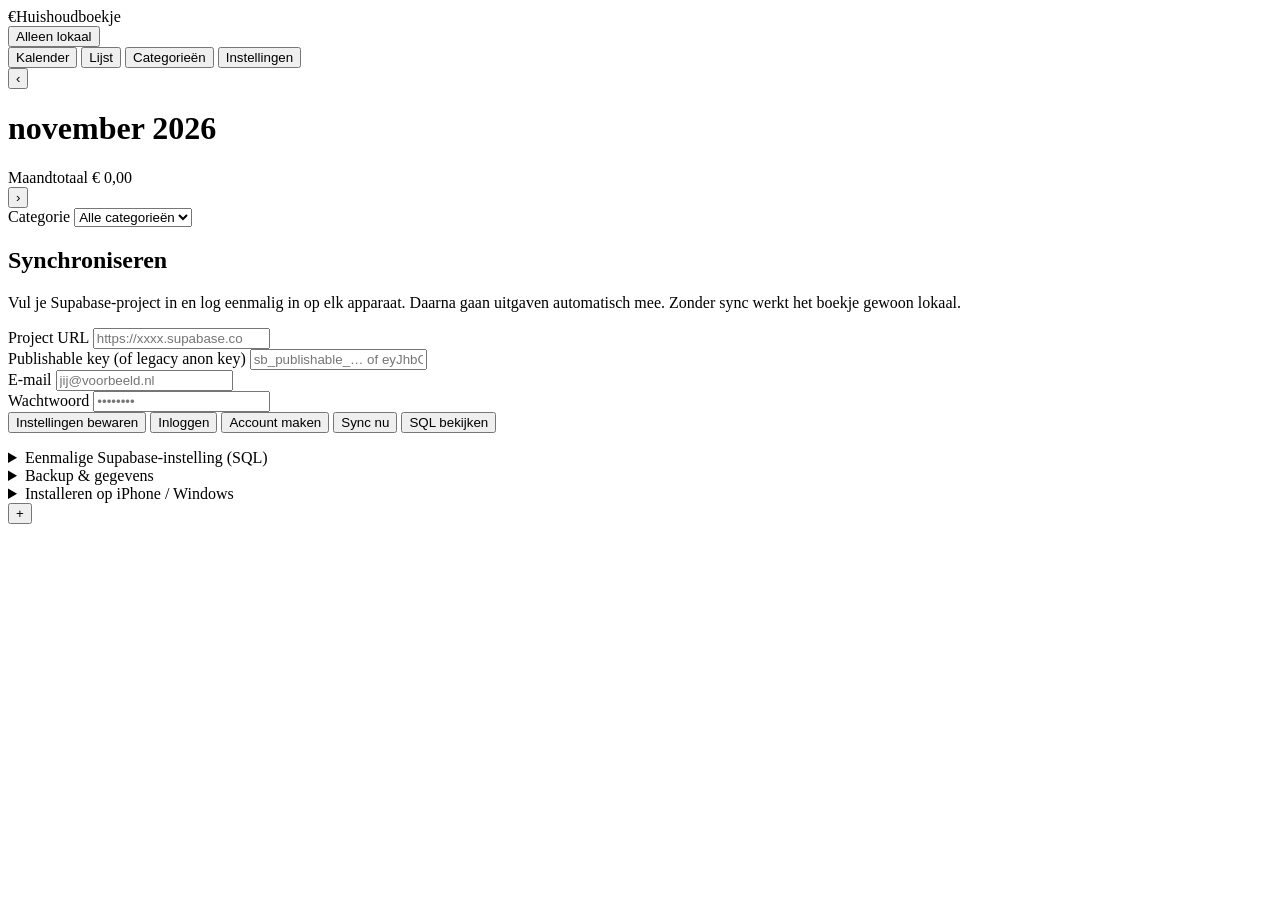
==== huishoudboekje/index.html @ c93a355c "Add huishoudboekje index.html" ====
<!doctype html>
<html lang="nl">
<head>
  <meta charset="utf-8">
  <meta name="apple-mobile-web-app-capable" content="yes">
  <meta name="apple-mobile-web-app-status-bar-style" content="default">
  <meta name="apple-mobile-web-app-title" content="Boekje">
  <meta name="viewport" content="width=device-width, initial-scale=1, viewport-fit=cover">
  <meta name="theme-color" content="#2f4a3c">
  <meta name="description" content="Uitgaven bijhouden met week-, maand- en categorietotalen. Automatisch sync tussen iPhone en Windows.">
  <title>Huishoudboekje</title>
  <link rel="manifest" href="./manifest.json">
  <link rel="apple-touch-icon" href="./icons/apple-touch-icon.png">
  <link rel="icon" type="image/png" sizes="192x192" href="./icons/icon-192.png">
  <link rel="stylesheet" href="./styles.css?v=4">
</head>
<body>
  <div class="app">
    <header class="topbar">
      <div class="brand"><span class="brand-mark">€</span><span>Huishoudboekje</span></div>
      <button class="sync-pill" id="sync-pill" type="button" title="Nu synchroniseren">
        <span class="dot" id="sync-dot"></span><span id="sync-text">Alleen lokaal</span>
      </button>
    </header>

    <nav class="tabs" id="tabs" aria-label="Weergaven">
      <button type="button" data-view="calendar" class="active">Kalender</button>
      <button type="button" data-view="list">Lijst</button>
      <button type="button" data-view="categories">Categorieën</button>
      <button type="button" data-view="settings">Instellingen</button>
    </nav>

    <div class="month-bar" id="month-bar">
      <button class="nav-btn" id="month-prev" type="button" aria-label="Vorige maand">‹</button>
      <div class="month-title">
        <h1 id="month-title">november 2026</h1>
        <span id="month-sub">Maandtotaal € 0,00</span>
      </div>
      <button class="nav-btn" id="month-next" type="button" aria-label="Volgende maand">›</button>
    </div>

    <main>
      <section class="view active" id="view-calendar" aria-label="Maandkalender">
        <div class="calendar" id="calendar"></div>
        <div class="summary-strip" id="summary-strip"></div>
      </section>

      <section class="view" id="view-list" aria-label="Alle uitgaven">
        <div class="list-tools">
          <label for="filter-category">Categorie</label>
          <select id="filter-category"><option value="all">Alle categorieën</option></select>
        </div>
        <div id="expense-list" class="expense-list"></div>
      </section>

      <section class="view" id="view-categories" aria-label="Totalen per categorie">
        <div id="category-bars" class="category-bars"></div>
      </section>

      <section class="view" id="view-settings" aria-label="Instellingen">
        <div class="settings">
          <h2>Synchroniseren</h2>
          <p class="hint">Vul je Supabase-project in en log eenmalig in op elk apparaat. Daarna gaan uitgaven automatisch mee. Zonder sync werkt het boekje gewoon lokaal.</p>

          <div class="form-row">
            <label for="cfg-url">Project URL</label>
            <input id="cfg-url" type="url" autocomplete="off" autocapitalize="off" autocorrect="off" spellcheck="false" placeholder="https://xxxx.supabase.co">
          </div>
          <div class="form-row">
            <label for="cfg-key">Publishable key (of legacy anon key)</label>
            <input id="cfg-key" type="password" autocomplete="off" autocapitalize="off" autocorrect="off" spellcheck="false" placeholder="sb_publishable_… of eyJhbGciOi…">
          </div>
          <div class="form-row-pair">
            <div class="form-row">
              <label for="cfg-email">E-mail</label>
              <input id="cfg-email" type="email" autocomplete="email" autocapitalize="off" autocorrect="off" spellcheck="false" placeholder="jij@voorbeeld.nl">
            </div>
            <div class="form-row">
              <label for="cfg-password">Wachtwoord</label>
              <input id="cfg-password" type="password" autocomplete="current-password" placeholder="••••••••">
            </div>
          </div>

          <div class="btn-row">
            <button class="primary-btn" id="btn-save-settings" type="button">Instellingen bewaren</button>
            <button class="secondary-btn" id="btn-signin" type="button">Inloggen</button>
            <button class="secondary-btn" id="btn-signup" type="button">Account maken</button>
            <button class="secondary-btn" id="btn-sync-now" type="button">Sync nu</button>
            <button class="secondary-btn" id="btn-show-sql" type="button">SQL bekijken</button>
          </div>
          <p class="status-line" id="auth-status" role="status"></p>

          <details class="settings-details">
            <summary>Eenmalige Supabase-instelling (SQL)</summary>
            <p class="hint">Plak dit in de SQL Editor van je Supabase-project en klik op <strong>Run</strong>. Daarna pas loggen maar.</p>
            <pre id="sql-snippet"></pre>
            <button class="secondary-btn" id="btn-copy-sql" type="button">Kopieer SQL</button>
          </details>

          <details class="settings-details">
            <summary>Backup &amp; gegevens</summary>
            <div class="btn-row">
              <button class="secondary-btn" id="btn-export" type="button">Download backup (JSON)</button>
              <button class="secondary-btn" id="btn-import" type="button">Importeer backup</button>
              <input id="import-file" type="file" accept="application/json,.json" hidden>
            </div>
            <p class="hint" id="data-count"></p>
          </details>

          <details class="settings-details">
            <summary>Installeren op iPhone / Windows</summary>
            <p class="hint">Op de iPhone: open deze pagina in Safari ▸ Deel ▸ <strong>Zet toe aan startscherm</strong>. Op Windows: open de site in Edge of Chrome ▸ <strong>Installeer app</strong>. Zet in beide Supabase URL, key en hetzelfde account, en de synchronisatie doet de rest.</p>
          </details>
        </div>
      </section>
    </main>

    <button class="fab" id="fab" type="button" aria-label="Nieuwe uitgave">+</button>
  </div>

  <div class="overlay" id="entry-overlay" hidden>
    <section class="sheet" role="dialog" aria-modal="true" aria-labelledby="entry-title">
      <header class="sheet-head">
        <h2 id="entry-title">Nieuwe uitgave</h2>
        <button class="close-btn" type="button" data-close="entry-overlay" aria-label="Sluiten">✕</button>
      </header>
      <form id="entry-form" autocomplete="off">
        <div class="amount-wrap">
          <span class="currency">€</span>
          <input id="entry-amount" type="text" inputmode="decimal" enterkeyhint="done" placeholder="0,00" aria-label="Bedrag in euro's" required>
        </div>
        <fieldset class="category-picker">
          <legend>Categorie</legend>
          <div class="chips" id="entry-chips"></div>
        </fieldset>
        <div class="form-row-pair">
          <div class="form-row">
            <label for="entry-date">Datum</label>
            <input id="entry-date" type="date" required>
          </div>
          <div class="form-row">
            <label for="entry-note">Notitie (optioneel)</label>
            <input id="entry-note" type="text" placeholder="bijv. Albert Heijn" maxlength="80">
          </div>
        </div>
        <div class="sheet-actions">
          <button class="danger-btn" id="btn-delete" type="button" hidden>Verwijderen</button>
          <span class="grow"></span>
          <button class="primary-btn" type="submit">Bewaren</button>
        </div>
      </form>
    </section>
  </div>

  <div class="overlay" id="day-overlay" hidden>
    <section class="sheet" role="dialog" aria-modal="true" aria-labelledby="day-title">
      <header class="sheet-head">
        <h2 id="day-title">Dag</h2>
        <button class="close-btn" type="button" data-close="day-overlay" aria-label="Sluiten">✕</button>
      </header>
      <div id="day-entries" class="day-entries"></div>
      <button class="primary-btn wide" id="btn-add-for-day" type="button">+ Uitgave op deze dag</button>
    </section>
  </div>

  <div class="toast" id="toast" role="status" aria-live="polite"></div>
  <script type="module" src="./app.js?v=5"></script>
</body>
</html>
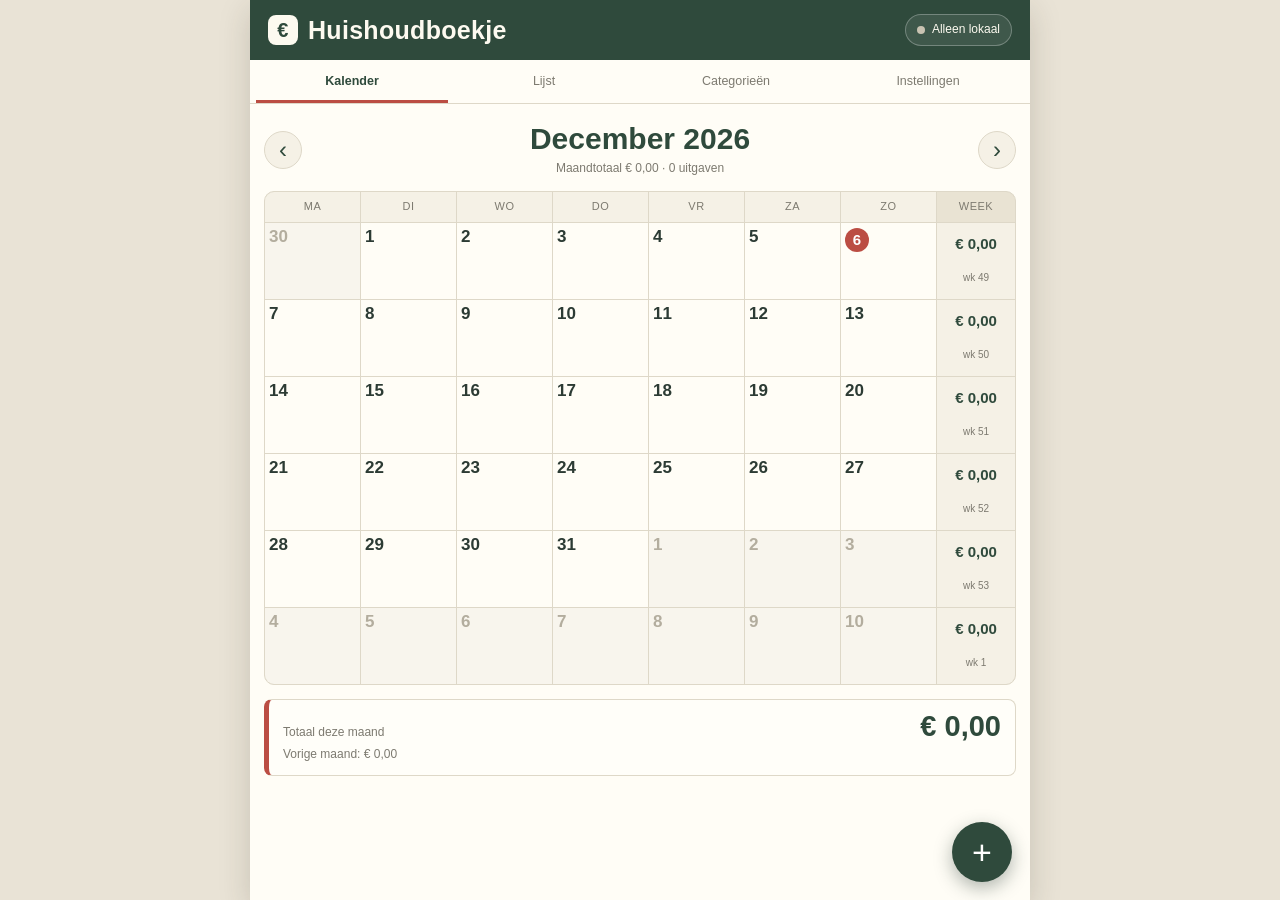
==== commit 63e43af4: "Update huishoudboekje index.html" ====
--- a/huishoudboekje/index.html
+++ b/huishoudboekje/index.html
@@ -164,6 +164,6 @@
   </div>
 
   <div class="toast" id="toast" role="status" aria-live="polite"></div>
-  <script type="module" src="./app.js?v=5"></script>
+  <script type="module" src="./app.js?v=6"></script>
 </body>
 </html>
--- a/huishoudboekje/styles.css
+++ b/huishoudboekje/styles.css
@@ -0,0 +1,514 @@
+:root {
+  --font: -apple-system, BlinkMacSystemFont, 'Segoe UI', Roboto, 'Helvetica Neue', Arial, sans-serif;
+  --paper: #fffdf6;
+  --page: #e9e3d6;
+  --ink: #2c3b34;
+  --muted: #7d7a70;
+  --green: #2f4a3c;
+  --green-dark: #253b30;
+  --red: #bb4d43;
+  --line: #ded8c8;
+  --soft: #f5f1e6;
+  --shadow: 0 10px 30px rgba(48, 42, 30, .18);
+}
+
+* { box-sizing: border-box; }
+
+html, body { margin: 0; padding: 0; }
+
+body {
+  background: var(--page);
+  color: var(--ink);
+  font: 16px/1.45 var(--font);
+  -webkit-font-smoothing: antialiased;
+  -webkit-tap-highlight-color: transparent;
+}
+
+button, input, select { font: inherit; color: inherit; }
+button { cursor: pointer; }
+
+.app {
+  max-width: 780px;
+  min-height: 100vh;
+  margin: 0 auto;
+  background: var(--paper);
+  box-shadow: var(--shadow);
+  padding-bottom: calc(92px + env(safe-area-inset-bottom));
+  position: relative;
+}
+
+/* ---------- Top bar ---------- */
+
+.topbar {
+  background: var(--green);
+  color: #fdfaf0;
+  padding: calc(12px + env(safe-area-inset-top)) 18px 12px;
+  display: flex;
+  align-items: center;
+  justify-content: space-between;
+  gap: 12px;
+}
+
+.brand {
+  display: flex;
+  align-items: center;
+  gap: 10px;
+  font-family: var(--font);
+  font-size: 25px;
+  letter-spacing: .3px;
+}
+
+.brand-mark {
+  width: 30px;
+  height: 30px;
+  border-radius: 8px;
+  background: #fdfaf0;
+  color: var(--green);
+  display: grid;
+  place-items: center;
+  font-size: 20px;
+  font-weight: 700;
+}
+
+.sync-pill {
+  border: 1px solid rgba(255, 255, 255, .28);
+  background: rgba(255, 255, 255, .08);
+  color: #fdfaf0;
+  border-radius: 999px;
+  padding: 6px 11px;
+  font-size: 12px;
+  display: flex;
+  align-items: center;
+  gap: 7px;
+  max-width: 58%;
+}
+
+.sync-pill .dot {
+  width: 8px;
+  height: 8px;
+  border-radius: 50%;
+  background: #c9c3b2;
+  flex: none;
+}
+
+.sync-pill.online .dot { background: #8fd0a2; }
+.sync-pill.busy .dot { background: #e6c477; animation: pulse .8s infinite alternate; }
+.sync-pill.error .dot { background: #e88b80; }
+
+@keyframes pulse { to { opacity: .35; } }
+
+.sync-pill span:last-child {
+  overflow: hidden;
+  text-overflow: ellipsis;
+  white-space: nowrap;
+}
+
+/* ---------- Tabs ---------- */
+
+.tabs {
+  display: flex;
+  position: sticky;
+  top: 0;
+  z-index: 20;
+  background: var(--paper);
+  border-bottom: 1px solid var(--line);
+  padding: 0 6px;
+}
+
+.tabs button {
+  flex: 1;
+  border: 0;
+  background: none;
+  padding: 12px 2px 10px;
+  font-size: 12.5px;
+  color: var(--muted);
+  border-bottom: 3px solid transparent;
+  white-space: nowrap;
+}
+
+.tabs button.active {
+  color: var(--green);
+  border-bottom-color: var(--red);
+  font-weight: 600;
+}
+
+/* ---------- Views / month bar ---------- */
+
+.view { display: none; padding: 0 14px 24px; }
+.view.active { display: block; }
+
+.month-bar {
+  display: flex;
+  align-items: center;
+  gap: 10px;
+  padding: 18px 14px 12px;
+}
+
+.month-title { flex: 1; text-align: center; }
+.month-title h1 {
+  margin: 0;
+  font: 30px/1.1 var(--font);
+  color: var(--green);
+  text-transform: capitalize;
+}
+.month-title span { font-size: 12px; color: var(--muted); }
+
+.nav-btn {
+  width: 38px;
+  height: 38px;
+  border-radius: 50%;
+  border: 1px solid var(--line);
+  background: var(--soft);
+  font-size: 24px;
+  line-height: 1;
+  color: var(--green);
+}
+
+/* ---------- Calendar ---------- */
+
+.calendar {
+  display: grid;
+  grid-template-columns: repeat(7, minmax(0, 1fr)) 78px;
+  gap: 1px;
+  background: var(--line);
+  border: 1px solid var(--line);
+  border-radius: 10px;
+  overflow: hidden;
+}
+
+.dow {
+  background: var(--soft);
+  text-align: center;
+  font-size: 11px;
+  text-transform: uppercase;
+  letter-spacing: .5px;
+  color: var(--muted);
+  padding: 7px 0;
+}
+.dow.week-dow { background: #e9e3d3; }
+
+.day {
+  background: var(--paper);
+  border: 0;
+  min-height: 76px;
+  padding: 5px 4px 4px;
+  text-align: left;
+  display: flex;
+  flex-direction: column;
+  gap: 2px;
+  position: relative;
+}
+.day:hover { background: #faf6ea; }
+.day.other { background: #f8f5ed; color: #b3ad9e; }
+.day.selected { background: #f7efe0; box-shadow: inset 0 0 0 2px var(--red); }
+
+.day .dnum {
+  font-family: var(--font);
+  font-size: 17px;
+  line-height: 1;
+  color: inherit;
+}
+.day.today .dnum {
+  background: var(--red);
+  color: #fff;
+  border-radius: 50%;
+  width: 24px;
+  height: 24px;
+  display: grid;
+  place-items: center;
+  font-size: 15px;
+}
+.day .amt {
+  font: 14px/1.1 var(--font);
+  color: var(--green);
+  word-break: break-word;
+}
+.day.other .amt { color: #b3ad9e; }
+.day .cnt { font-size: 10px; color: var(--muted); margin-top: auto; }
+
+.week-total {
+  background: var(--soft);
+  display: grid;
+  place-items: center;
+  text-align: center;
+  font: 15px/1.1 var(--font);
+  color: var(--green);
+  padding: 4px 2px;
+}
+.week-total small { display: block; font: 10px/1.4 -apple-system, sans-serif; color: var(--muted); }
+
+.summary-strip {
+  margin-top: 14px;
+  border: 1px solid var(--line);
+  border-left: 5px solid var(--red);
+  border-radius: 8px;
+  padding: 12px 14px;
+  background: #fffef9;
+}
+.summary-strip .big-row {
+  display: flex;
+  align-items: baseline;
+  justify-content: space-between;
+  gap: 10px;
+}
+.summary-strip .big-row span { font-size: 12px; color: var(--muted); }
+.summary-strip .big-row strong {
+  font: 29px/1 var(--font);
+  color: var(--green);
+}
+.summary-strip .compare { font-size: 12px; color: var(--muted); margin-top: 5px; }
+
+/* ---------- Lists ---------- */
+
+.list-tools {
+  display: flex;
+  align-items: center;
+  gap: 10px;
+  padding: 4px 0 12px;
+}
+.list-tools label { font-size: 12px; color: var(--muted); }
+.list-tools select, .form-row input, .form-row select, .settings select {
+  background: #fff;
+  border: 1px solid var(--line);
+  border-radius: 8px;
+  padding: 10px 11px;
+  font-size: 16px;
+  min-width: 0;
+  width: 100%;
+}
+
+.date-group { margin-bottom: 16px; }
+.date-group h3 {
+  margin: 0 0 4px;
+  font: 20px/1.2 var(--font);
+  color: var(--red);
+  border-bottom: 1px dashed var(--line);
+  padding-bottom: 3px;
+  display: flex;
+  justify-content: space-between;
+}
+.date-group h3 small { font: 12px/1.6 -apple-system, sans-serif; color: var(--muted); }
+
+.expense-row {
+  width: 100%;
+  border: 0;
+  border-bottom: 1px solid #efeade;
+  background: none;
+  display: flex;
+  align-items: center;
+  gap: 10px;
+  padding: 10px 4px;
+  text-align: left;
+}
+.expense-row:hover { background: #faf6ea; }
+.cat-dot { width: 11px; height: 11px; border-radius: 50%; flex: none; }
+.expense-row .desc { flex: 1; min-width: 0; }
+.expense-row .desc b { display: block; font-size: 14px; font-weight: 600; }
+.expense-row .desc small { color: var(--muted); font-size: 12px; }
+.expense-row .money { font: 20px/1 var(--font); color: var(--green); }
+
+.empty {
+  text-align: center;
+  color: var(--muted);
+  padding: 36px 10px;
+  font: 21px/1.5 var(--font);
+}
+
+/* ---------- Categories ---------- */
+
+.category-bars { padding-top: 4px; }
+.cat-row { margin-bottom: 15px; }
+.cat-row .cat-top {
+  display: flex;
+  align-items: baseline;
+  gap: 8px;
+  margin-bottom: 5px;
+}
+.cat-row .cat-top b { font-size: 14px; flex: 1; }
+.cat-row .cat-top span { font: 19px/1 var(--font); color: var(--green); }
+.cat-row .cat-top em { font-size: 11px; color: var(--muted); font-style: normal; width: 38px; text-align: right; }
+.bar-track { height: 9px; background: var(--soft); border-radius: 99px; overflow: hidden; }
+.bar-fill { height: 100%; border-radius: 99px; transition: width .25s ease; }
+
+/* ---------- Settings ---------- */
+
+.settings { padding-top: 4px; }
+.settings h2 { font: 25px/1.2 var(--font); color: var(--green); margin: 8px 0 4px; }
+.hint { font-size: 12.5px; color: var(--muted); line-height: 1.5; }
+.form-row { margin-bottom: 10px; }
+.form-row label { display: block; font-size: 12px; color: var(--muted); margin-bottom: 4px; }
+.form-row-pair { display: flex; gap: 10px; }
+.form-row-pair > .form-row { flex: 1; min-width: 0; }
+
+.btn-row { display: flex; flex-wrap: wrap; gap: 8px; margin: 12px 0; }
+.primary-btn, .secondary-btn, .danger-btn {
+  border-radius: 9px;
+  padding: 10px 14px;
+  font-size: 14px;
+  border: 1px solid var(--green);
+}
+.primary-btn { background: var(--green); color: #fffdf6; }
+.secondary-btn { background: var(--soft); color: var(--green); }
+.danger-btn { background: #fff4f2; color: var(--red); border-color: #e6b7b1; }
+.primary-btn:active, .secondary-btn:active { transform: translateY(1px); }
+.wide { width: 100%; margin-top: 12px; }
+
+.status-line { font-size: 12px; min-height: 18px; color: var(--red); }
+.settings-details { border-top: 1px solid var(--line); margin-top: 16px; padding-top: 12px; }
+.settings-details summary { cursor: pointer; font-weight: 600; font-size: 13px; color: var(--green); }
+pre {
+  background: #f4f1e8;
+  border: 1px solid var(--line);
+  border-radius: 8px;
+  padding: 10px;
+  font: 11px/1.45 ui-monospace, Consolas, monospace;
+  overflow-x: auto;
+  white-space: pre;
+}
+
+/* ---------- FAB ---------- */
+
+.fab {
+  position: fixed;
+  right: max(18px, calc((100vw - 780px) / 2 + 18px));
+  bottom: calc(18px + env(safe-area-inset-bottom));
+  width: 60px;
+  height: 60px;
+  border-radius: 50%;
+  border: 0;
+  background: var(--green);
+  color: #fff;
+  font-size: 34px;
+  line-height: 1;
+  box-shadow: 0 6px 18px rgba(30, 50, 40, .35);
+  z-index: 30;
+}
+.fab:active { transform: scale(.95); }
+
+/* ---------- Sheets ---------- */
+
+.overlay {
+  position: fixed;
+  inset: 0;
+  background: rgba(30, 34, 28, .45);
+  display: flex;
+  align-items: flex-end;
+  justify-content: center;
+  z-index: 50;
+}
+.overlay[hidden] { display: none; }
+
+.sheet {
+  background: var(--paper);
+  width: 100%;
+  max-width: 560px;
+  max-height: 92vh;
+  overflow-y: auto;
+  border-radius: 18px 18px 0 0;
+  padding: 16px 18px calc(20px + env(safe-area-inset-bottom));
+  box-shadow: 0 -8px 30px rgba(0, 0, 0, .18);
+  animation: rise .18s ease-out;
+}
+@keyframes rise { from { transform: translateY(24px); opacity: .6; } }
+
+@media (min-width: 620px) {
+  .overlay { align-items: center; }
+  .sheet { border-radius: 16px; max-height: 86vh; }
+}
+
+.sheet-head { display: flex; align-items: center; justify-content: space-between; }
+.sheet-head h2 { margin: 4px 0 14px; font: 27px/1 var(--font); color: var(--green); }
+.close-btn { border: 0; background: var(--soft); border-radius: 50%; width: 34px; height: 34px; }
+
+.amount-wrap { display: flex; align-items: center; gap: 8px; border-bottom: 2px solid var(--green); margin-bottom: 16px; }
+.amount-wrap .currency { font: 36px/1 var(--font); color: var(--green); }
+.amount-wrap input {
+  border: 0;
+  background: none;
+  outline: none;
+  width: 100%;
+  font: 52px/1.2 var(--font);
+  color: var(--ink);
+  padding: 4px 0;
+}
+
+.category-picker { border: 0; padding: 0; margin: 0 0 14px; }
+.category-picker legend { font-size: 12px; color: var(--muted); padding: 0 0 6px; }
+.chips { display: flex; flex-wrap: wrap; gap: 7px; }
+.chip {
+  border: 1px solid var(--line);
+  background: var(--soft);
+  border-radius: 999px;
+  padding: 7px 11px;
+  font-size: 13px;
+  display: flex;
+  align-items: center;
+  gap: 6px;
+}
+.chip.active { border-color: var(--green); background: #e6ecdf; font-weight: 600; }
+.chip .cat-dot { width: 9px; height: 9px; }
+
+.sheet-actions { display: flex; align-items: center; gap: 8px; margin-top: 18px; }
+.grow { flex: 1; }
+
+.day-entries { margin-bottom: 8px; }
+.day-total-line {
+  display: flex;
+  justify-content: space-between;
+  align-items: baseline;
+  padding: 6px 2px 10px;
+  border-bottom: 1px dashed var(--line);
+  margin-bottom: 4px;
+  font-size: 12px;
+  color: var(--muted);
+}
+.day-total-line b { font: 24px/1 var(--font); color: var(--green); }
+
+/* ---------- Toast ---------- */
+
+.toast {
+  position: fixed;
+  left: 50%;
+  bottom: calc(96px + env(safe-area-inset-bottom));
+  transform: translate(-50%, 12px);
+  background: var(--green-dark);
+  color: #fffdf6;
+  border-radius: 999px;
+  padding: 9px 16px;
+  font-size: 13px;
+  opacity: 0;
+  pointer-events: none;
+  transition: opacity .2s, transform .2s;
+  z-index: 60;
+  max-width: 88vw;
+  text-align: center;
+}
+.toast.show { opacity: 1; transform: translate(-50%, 0); }
+
+@media (max-width: 430px) {
+  .calendar { grid-template-columns: repeat(7, minmax(0, 1fr)) 62px; }
+  .day { min-height: 68px; }
+  .day .amt { font-size: 12px; }
+  .week-total { font-size: 12px; }
+  .tabs button { font-size: 11px; }
+}
+
+/* Sans-serif needs a little more weight to keep the hierarchy clear. */
+.brand,
+.month-title h1,
+.day .dnum,
+.day .amt,
+.week-total,
+.summary-strip .big-row strong,
+.date-group h3,
+.expense-row .money,
+.cat-row .cat-top span,
+.settings h2,
+.sheet-head h2,
+.amount-wrap input,
+.day-total-line b { font-weight: 600; }
+
+.summary-strip .big-row strong,
+.amount-wrap input { font-weight: 700; }
+.amount-wrap .currency { font-weight: 500; }
+.empty { font-weight: 400; }
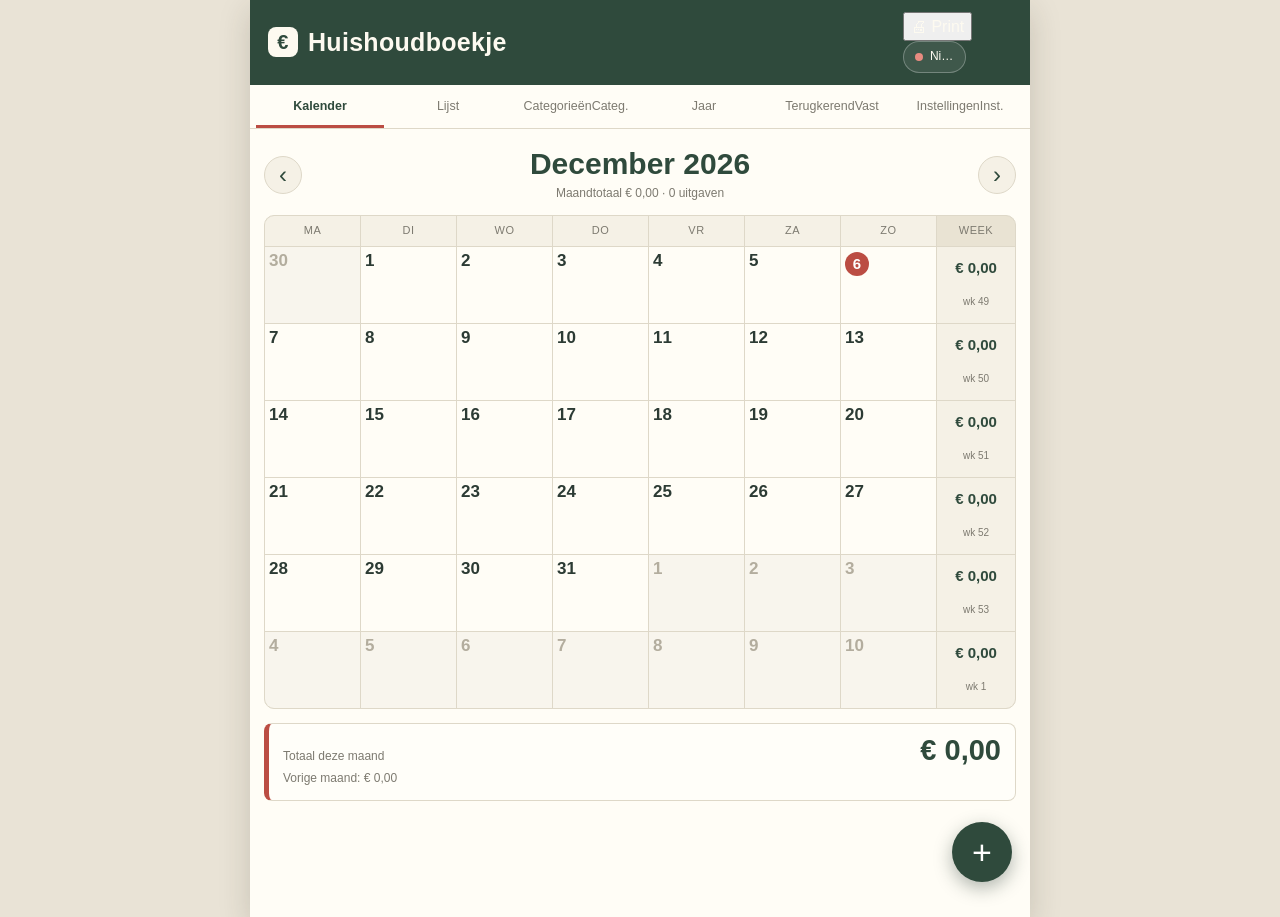
==== commit ca15ece1: "Update huishoudboekje index.html" ====
--- a/huishoudboekje/index.html
+++ b/huishoudboekje/index.html
@@ -12,22 +12,27 @@
   <link rel="manifest" href="./manifest.json">
   <link rel="apple-touch-icon" href="./icons/apple-touch-icon.png">
   <link rel="icon" type="image/png" sizes="192x192" href="./icons/icon-192.png">
-  <link rel="stylesheet" href="./styles.css?v=4">
+  <link rel="stylesheet" href="./styles.css?v=5">
 </head>
 <body>
   <div class="app">
     <header class="topbar">
       <div class="brand"><span class="brand-mark">€</span><span>Huishoudboekje</span></div>
-      <button class="sync-pill" id="sync-pill" type="button" title="Nu synchroniseren">
-        <span class="dot" id="sync-dot"></span><span id="sync-text">Alleen lokaal</span>
-      </button>
+      <div class="top-actions">
+        <button class="icon-btn" id="btn-print" type="button" title="Huidig tabblad afdrukken">🖨 <span>Print</span></button>
+        <button class="sync-pill" id="sync-pill" type="button" title="Nu synchroniseren">
+          <span class="dot" id="sync-dot"></span><span id="sync-text">Alleen lokaal</span>
+        </button>
+      </div>
     </header>
 
     <nav class="tabs" id="tabs" aria-label="Weergaven">
       <button type="button" data-view="calendar" class="active">Kalender</button>
       <button type="button" data-view="list">Lijst</button>
-      <button type="button" data-view="categories">Categorieën</button>
-      <button type="button" data-view="settings">Instellingen</button>
+      <button type="button" data-view="categories"><span class="label-long">Categorieën</span><span class="label-short">Categ.</span></button>
+      <button type="button" data-view="year">Jaar</button>
+      <button type="button" data-view="recurring"><span class="label-long">Terugkerend</span><span class="label-short">Vast</span></button>
+      <button type="button" data-view="settings"><span class="label-long">Instellingen</span><span class="label-short">Inst.</span></button>
     </nav>
 
     <div class="month-bar" id="month-bar">
@@ -57,6 +62,60 @@
         <div id="category-bars" class="category-bars"></div>
       </section>
 
+      <section class="view" id="view-year" aria-label="Jaaroverzicht">
+        <div class="year-bar">
+          <button class="nav-btn" id="year-prev" type="button" aria-label="Vorig jaar">‹</button>
+          <div class="month-title">
+            <h1 id="year-title">2026</h1>
+            <span id="year-sub">Jaartotaal € 0,00</span>
+          </div>
+          <button class="nav-btn" id="year-next" type="button" aria-label="Volgend jaar">›</button>
+        </div>
+        <div class="year-overview" id="year-overview"></div>
+        <div class="summary-strip" id="year-summary"></div>
+      </section>
+
+      <section class="view" id="view-recurring" aria-label="Terugkerende uitgaven">
+        <div class="settings">
+          <h2>Terugkerende uitgaven</h2>
+          <p class="hint">Voor vaste kosten zoals huishuur of een abonnement. Het boekje zet automatisch elke maand een uitgave neer, vanaf de gekozen maand. Bestaande maanden kun je gewoon aanpassen of verwijderen.</p>
+
+          <div class="form-row">
+            <label for="rec-amount">Bedrag per maand</label>
+            <input id="rec-amount" type="text" inputmode="decimal" placeholder="bijv. 850,00">
+          </div>
+          <div class="form-row-pair">
+            <div class="form-row">
+              <label for="rec-day">Dag van de maand</label>
+              <input id="rec-day" type="number" min="1" max="31" value="1">
+            </div>
+            <div class="form-row">
+              <label for="rec-start">Vanaf maand</label>
+              <input id="rec-start" type="month">
+            </div>
+          </div>
+          <div class="form-row">
+            <label for="rec-end">Tot en met (optioneel)</label>
+            <input id="rec-end" type="month">
+          </div>
+          <fieldset class="category-picker">
+            <legend>Categorie</legend>
+            <div class="chips" id="rec-chips"></div>
+          </fieldset>
+          <div class="form-row">
+            <label for="rec-note">Notitie (optioneel)</label>
+            <input id="rec-note" type="text" maxlength="80" placeholder="bijv. Huishuur">
+          </div>
+          <div class="btn-row">
+            <button class="primary-btn" id="btn-add-rec" type="button">Regel toevoegen</button>
+            <button class="secondary-btn" id="btn-cancel-rec" type="button" hidden>Annuleren</button>
+          </div>
+
+          <h3 class="section-title">Actieve regels</h3>
+          <div id="rec-list" class="rec-list"></div>
+        </div>
+      </section>
+
       <section class="view" id="view-settings" aria-label="Instellingen">
         <div class="settings">
           <h2>Synchroniseren</h2>
@@ -109,7 +168,7 @@
 
           <details class="settings-details">
             <summary>Installeren op iPhone / Windows</summary>
-            <p class="hint">Op de iPhone: open deze pagina in Safari ▸ Deel ▸ <strong>Zet toe aan startscherm</strong>. Op Windows: open de site in Edge of Chrome ▸ <strong>Installeer app</strong>. Zet in beide Supabase URL, key en hetzelfde account, en de synchronisatie doet de rest.</p>
+            <p class="hint">Op de iPhone: open deze pagina in Safari ▸ Deel ▸ <strong>Zet toe aan startscherm</strong>. Op Windows: dubbelklik <strong>Huishoudboekje.exe</strong> of open de site in Edge/Chrome ▸ <strong>Installeer app</strong>. Met de knop <strong>Print</strong> hierboven print je het tabblad waarin je zit.</p>
           </details>
         </div>
       </section>
@@ -164,6 +223,6 @@
   </div>
 
   <div class="toast" id="toast" role="status" aria-live="polite"></div>
-  <script type="module" src="./app.js?v=6"></script>
+  <script type="module" src="./app.js?v=7"></script>
 </body>
 </html>
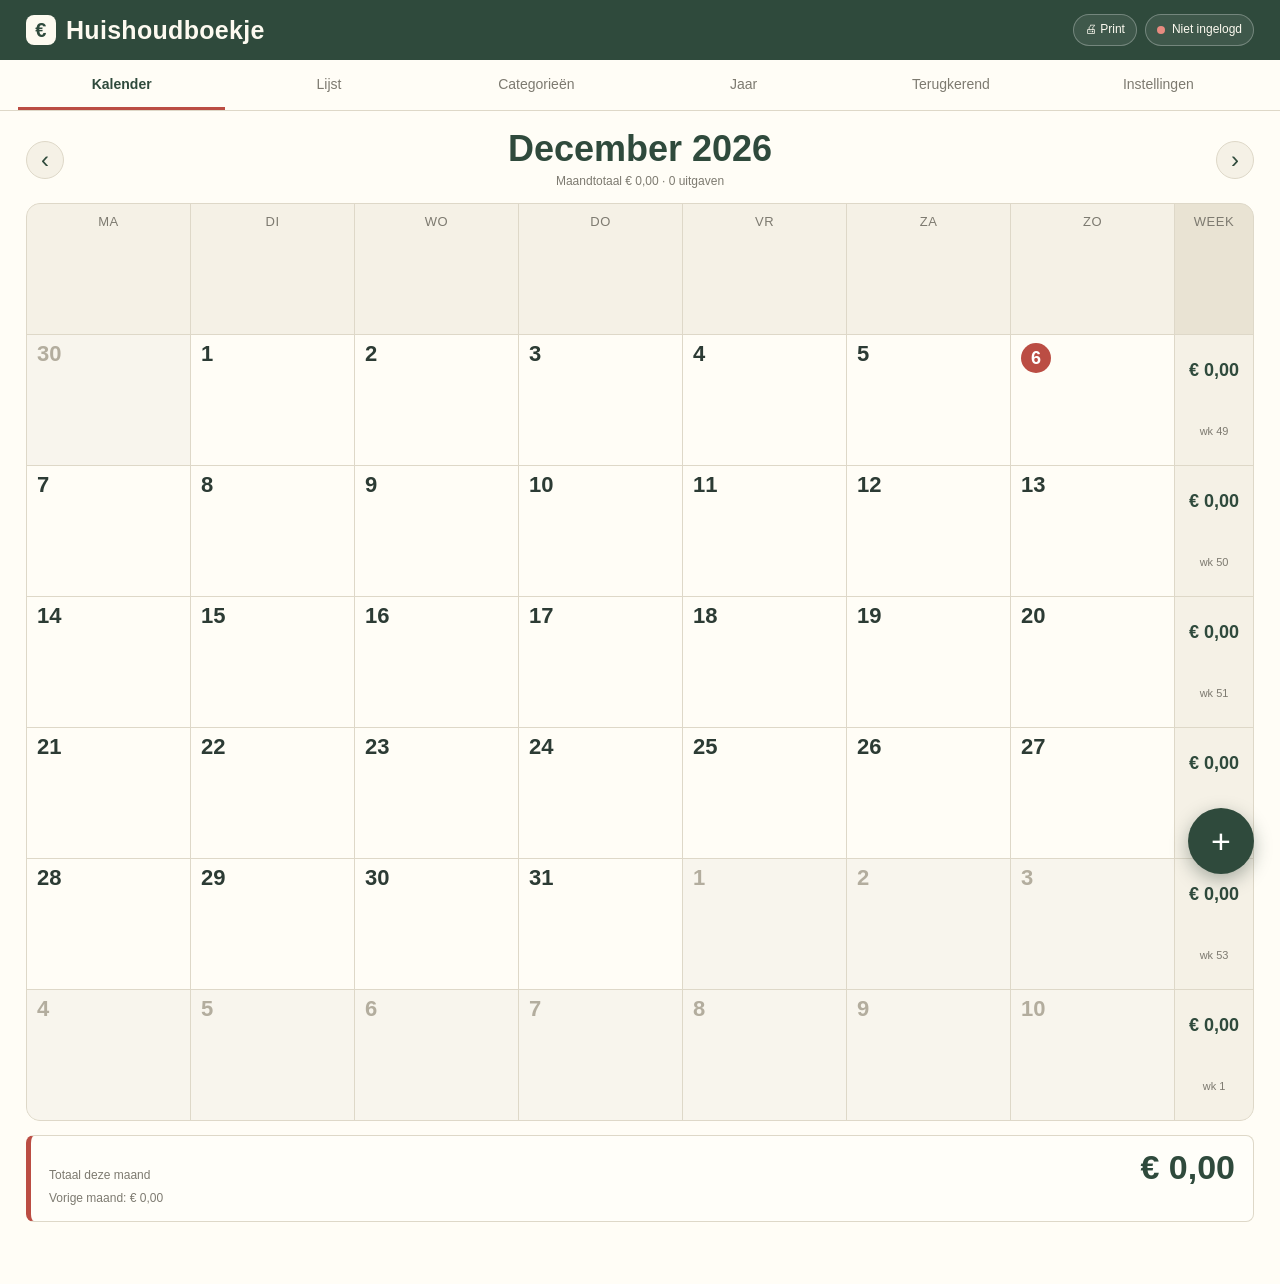
==== commit fcff9b11: "Update huishoudboekje index.html (v8)" ====
--- a/huishoudboekje/index.html
+++ b/huishoudboekje/index.html
@@ -223,6 +223,6 @@
   </div>
 
   <div class="toast" id="toast" role="status" aria-live="polite"></div>
-  <script type="module" src="./app.js?v=7"></script>
+  <script type="module" src="./app.js?v=8"></script>
 </body>
 </html>
--- a/huishoudboekje/styles.css
+++ b/huishoudboekje/styles.css
@@ -512,3 +512,168 @@
 .amount-wrap input { font-weight: 700; }
 .amount-wrap .currency { font-weight: 500; }
 .empty { font-weight: 400; }
+
+/* ---------- Top actions ---------- */
+
+.top-actions { display: flex; align-items: center; gap: 8px; max-width: 62%; }
+.sync-pill { max-width: none; }
+.icon-btn {
+  border: 1px solid rgba(255, 255, 255, .28);
+  background: rgba(255, 255, 255, .08);
+  color: #fdfaf0;
+  border-radius: 999px;
+  padding: 6px 11px;
+  font-size: 12px;
+  white-space: nowrap;
+}
+.icon-btn:hover { background: rgba(255, 255, 255, .16); }
+.icon-btn:active { transform: translateY(1px); }
+
+.label-short { display: none; }
+.day-items { display: none; }
+.day:focus-visible { outline: 2px solid var(--red); outline-offset: -2px; }
+
+/* ---------- Year overview ---------- */
+
+.year-bar { display: flex; align-items: center; gap: 10px; padding: 10px 14px 4px; }
+.year-overview {
+  display: grid;
+  grid-template-columns: repeat(auto-fit, minmax(180px, 1fr));
+  gap: 10px;
+  margin-top: 12px;
+}
+.month-card {
+  border: 1px solid var(--line);
+  background: #fffef9;
+  border-radius: 10px;
+  padding: 12px 14px;
+  text-align: left;
+  display: flex;
+  flex-direction: column;
+  gap: 6px;
+  min-width: 0;
+}
+.month-card:hover { background: #faf6ea; }
+.month-card.future { opacity: .55; }
+.month-card .mc-name { font-size: 13px; color: var(--muted); text-transform: capitalize; }
+.month-card .mc-total { font: 600 22px/1 var(--font); color: var(--green); }
+.month-card .mc-meta { font-size: 11px; color: var(--muted); }
+.month-card .mc-track { height: 5px; background: var(--soft); border-radius: 99px; overflow: hidden; }
+.month-card .mc-fill { display: block; height: 100%; background: var(--red); border-radius: 99px; }
+
+/* ---------- Recurring rules ---------- */
+
+.section-title { margin: 22px 0 8px; font: 600 16px/1.2 var(--font); color: var(--green); }
+.rec-list { display: flex; flex-direction: column; gap: 8px; }
+.rec-row {
+  display: flex;
+  align-items: center;
+  gap: 10px;
+  border: 1px solid var(--line);
+  border-radius: 10px;
+  background: #fffef9;
+  padding: 10px 12px;
+}
+.rec-row .rec-main { flex: 1; min-width: 0; cursor: pointer; }
+.rec-row .rec-main b { display: block; font-size: 15px; }
+.rec-row .rec-main small { color: var(--muted); font-size: 12px; }
+.rec-row .rec-amount { font: 600 19px/1 var(--font); color: var(--green); white-space: nowrap; }
+.rec-row button {
+  border: 0;
+  background: var(--soft);
+  border-radius: 8px;
+  padding: 6px 9px;
+  font-size: 12px;
+  color: var(--green);
+}
+.rec-row button.del { color: var(--red); background: #fff4f2; }
+
+/* ---------- Big Windows screen: full-width calendar with per-day lists ---------- */
+
+@media (min-width: 1100px) {
+  .app { max-width: none; padding-bottom: 36px; }
+  .topbar { padding-left: 26px; padding-right: 26px; }
+  .tabs { padding: 0 18px; }
+  .tabs button { font-size: 14px; padding: 14px 8px 12px; }
+  .view { padding: 0 26px 26px; }
+  .month-bar, .year-bar { padding-left: 26px; padding-right: 26px; }
+  .month-title h1 { font-size: 36px; }
+  .calendar {
+    grid-auto-rows: minmax(130px, 1fr);
+    min-height: calc(100vh - 260px);
+    border-radius: 14px;
+  }
+  .dow { font-size: 13px; padding: 9px 0; }
+  .day { min-height: 130px; padding: 8px 10px; gap: 4px; }
+  .day .dnum { font-size: 22px; }
+  .day.today .dnum { width: 30px; height: 30px; font-size: 18px; }
+  .day .amt { font-size: 15px; }
+  .day .cnt { font-size: 11px; margin-top: 2px; }
+  .day-items {
+    display: flex;
+    flex-direction: column;
+    gap: 2px;
+    list-style: none;
+    margin: 3px 0 0;
+    padding: 0;
+    min-width: 0;
+  }
+  .day-item { display: flex; align-items: center; gap: 5px; font-size: 12px; line-height: 1.3; min-width: 0; }
+  .day-item .cat-dot { width: 8px; height: 8px; }
+  .day-item .di-label { flex: 1; min-width: 0; overflow: hidden; text-overflow: ellipsis; white-space: nowrap; }
+  .day-item b { font: 600 12px/1.3 var(--font); color: var(--green); white-space: nowrap; }
+  .day-item.di-more { color: var(--muted); font-size: 11px; padding-left: 13px; }
+  .week-total { font-size: 18px; }
+  .week-total small { font-size: 11px; }
+  .summary-strip { padding: 14px 18px; }
+  .summary-strip .big-row strong { font-size: 34px; }
+  .year-overview { grid-template-columns: repeat(auto-fit, minmax(220px, 1fr)); }
+  .fab { right: 26px; bottom: 26px; width: 66px; height: 66px; }
+  .sheet { max-width: 640px; }
+}
+
+@media (max-width: 520px) {
+  .label-long { display: none; }
+  .label-short { display: inline; }
+  .tabs button { font-size: 10.5px; padding: 11px 1px 9px; }
+  .brand { font-size: 20px; }
+  .top-actions { gap: 5px; }
+  .icon-btn { padding: 6px 8px; }
+  .icon-btn span { display: none; }
+  .rec-row { flex-wrap: wrap; }
+}
+
+/* ---------- Printing the active tab ---------- */
+
+@media print {
+  @page { size: A4 landscape; margin: 10mm; }
+  html, body { background: #fff !important; }
+  * { -webkit-print-color-adjust: exact; print-color-adjust: exact; }
+  .app { max-width: none !important; min-height: 0 !important; box-shadow: none !important; padding: 0 !important; }
+  .topbar, .tabs, .fab, .toast, .overlay, .btn-row, .settings-details,
+  .list-tools, .sync-pill, .icon-btn, .nav-btn { display: none !important; }
+  .view { display: none !important; padding: 0 !important; }
+  .view.active { display: block !important; }
+  .month-bar, .year-bar { display: flex !important; padding: 0 0 8px !important; }
+  .month-title h1 { font-size: 24px !important; }
+  .calendar { min-height: 0 !important; grid-auto-rows: minmax(62px, auto) !important; border-radius: 6px !important; }
+  .day { min-height: 62px !important; padding: 4px 5px !important; break-inside: avoid; }
+  .day .dnum { font-size: 14px !important; }
+  .day.today .dnum { width: 20px; height: 20px; font-size: 12px !important; }
+  .day .amt { font-size: 11px !important; }
+  .day-items { display: flex !important; gap: 1px !important; margin-top: 2px !important; }
+  .day-item { font-size: 9px !important; line-height: 1.2 !important; }
+  .day-item b { font-size: 9px !important; }
+  .day-item .cat-dot { width: 6px; height: 6px; }
+  .week-total { font-size: 12px !important; }
+  .week-total small { font-size: 9px !important; }
+  .dow { font-size: 10px !important; padding: 4px 0 !important; }
+  .summary-strip { margin-top: 10px !important; padding: 8px 12px !important; }
+  .summary-strip .big-row strong { font-size: 22px !important; }
+  .year-overview { grid-template-columns: repeat(4, 1fr) !important; }
+  .month-card { padding: 8px 10px !important; break-inside: avoid; }
+  .month-card .mc-total { font-size: 18px !important; }
+  .expense-row, .date-group, .cat-row, .rec-row { break-inside: avoid; }
+  .expense-row { padding: 6px 2px !important; }
+  .settings h2, .section-title { font-size: 20px !important; }
+}
